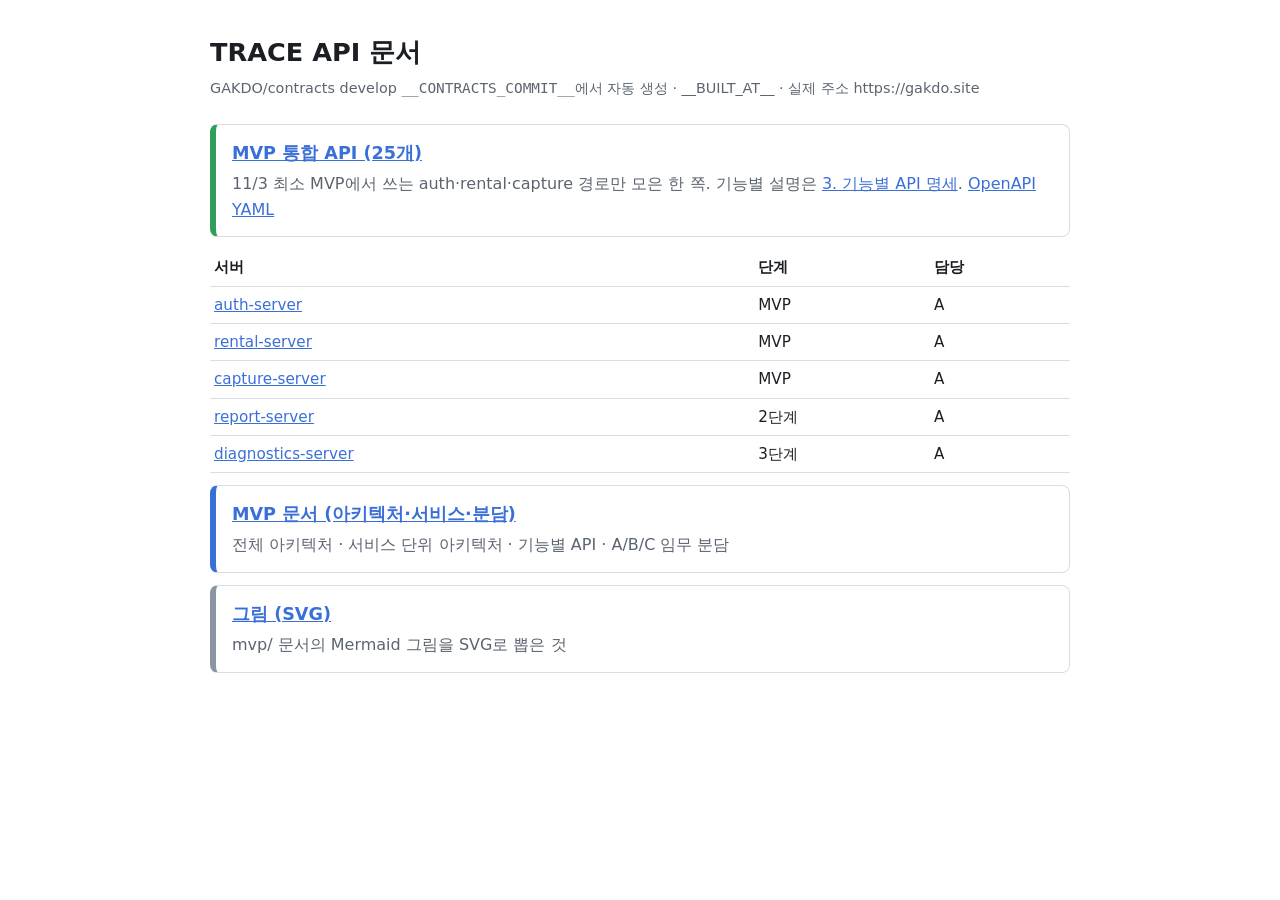
==== api-docs/index.html @ fc6fc9f6 "docs(mvp): 최소 MVP 아키텍처·서비스 단위·기능별 API 명세·임무 분담과 Redoc API 문서 자동 생성 - mvp/: 전체 아키텍처(3그룹 색 구분·포트), 서비스" ====
<!doctype html>
<html lang="ko">
<head>
<meta charset="utf-8">
<meta name="viewport" content="width=device-width, initial-scale=1">
<title>TRACE API 문서</title>
<style>
  :root { --bg:#ffffff; --fg:#1b1f24; --muted:#5b6470; --line:#d9dee5; --booth:#2f9e5b; --nophoto:#3b6fd8; --later:#8a94a3; }
  @media (prefers-color-scheme: dark) { :root { --bg:#14181d; --fg:#e7ebf0; --muted:#9aa5b3; --line:#2b333d; } }
  body { margin:0; background:var(--bg); color:var(--fg); font:16px/1.6 system-ui, -apple-system, "Apple SD Gothic Neo", "Noto Sans KR", sans-serif; }
  main { max-width:860px; margin:0 auto; padding:32px 16px 64px; }
  h1 { font-size:1.6rem; margin:0 0 4px; }
  p.meta { color:var(--muted); margin:0 0 24px; font-size:.9rem; }
  a { color:var(--nophoto); }
  .card { border:1px solid var(--line); border-left:6px solid var(--nophoto); border-radius:8px; padding:14px 16px; margin:12px 0; }
  .card.mvp { border-left-color:var(--booth); }
  .card.later { border-left-color:var(--later); }
  .card h2 { font-size:1.1rem; margin:0 0 4px; }
  .card p { margin:0; color:var(--muted); }
  table { border-collapse:collapse; width:100%; margin-top:8px; font-size:.95rem; }
  td, th { border-bottom:1px solid var(--line); padding:6px 4px; text-align:left; }
</style>
</head>
<body>
<main>
  <h1>TRACE API 문서</h1>
  <p class="meta">GAKDO/contracts develop <code>__CONTRACTS_COMMIT__</code>에서 자동 생성 · __BUILT_AT__ · 실제 주소 https://gakdo.site</p>

  <div class="card mvp">
    <h2><a href="api/mvp.html">MVP 통합 API (25개)</a></h2>
    <p>11/3 최소 MVP에서 쓰는 auth·rental·capture 경로만 모은 한 쪽. 기능별 설명은 <a href="https://github.com/GAKDO/docs/blob/main/mvp/03-api-by-feature.md">3. 기능별 API 명세</a>. <a href="api/mvp.yaml">OpenAPI YAML</a></p>
  </div>

  <table>
    <tr><th>서버</th><th>단계</th><th>담당</th></tr>
    <tr><td><a href="api/auth-server.html">auth-server</a></td><td>MVP</td><td>A</td></tr>
    <tr><td><a href="api/rental-server.html">rental-server</a></td><td>MVP</td><td>A</td></tr>
    <tr><td><a href="api/capture-server.html">capture-server</a></td><td>MVP</td><td>A</td></tr>
    <tr><td><a href="api/report-server.html">report-server</a></td><td>2단계</td><td>A</td></tr>
    <tr><td><a href="api/diagnostics-server.html">diagnostics-server</a></td><td>3단계</td><td>A</td></tr>
  </table>

  <div class="card">
    <h2><a href="https://github.com/GAKDO/docs/tree/main/mvp">MVP 문서 (아키텍처·서비스·분담)</a></h2>
    <p>전체 아키텍처 · 서비스 단위 아키텍처 · 기능별 API · A/B/C 임무 분담</p>
  </div>
  <div class="card later">
    <h2><a href="figures/">그림 (SVG)</a></h2>
    <p>mvp/ 문서의 Mermaid 그림을 SVG로 뽑은 것</p>
  </div>
</main>
</body>
</html>
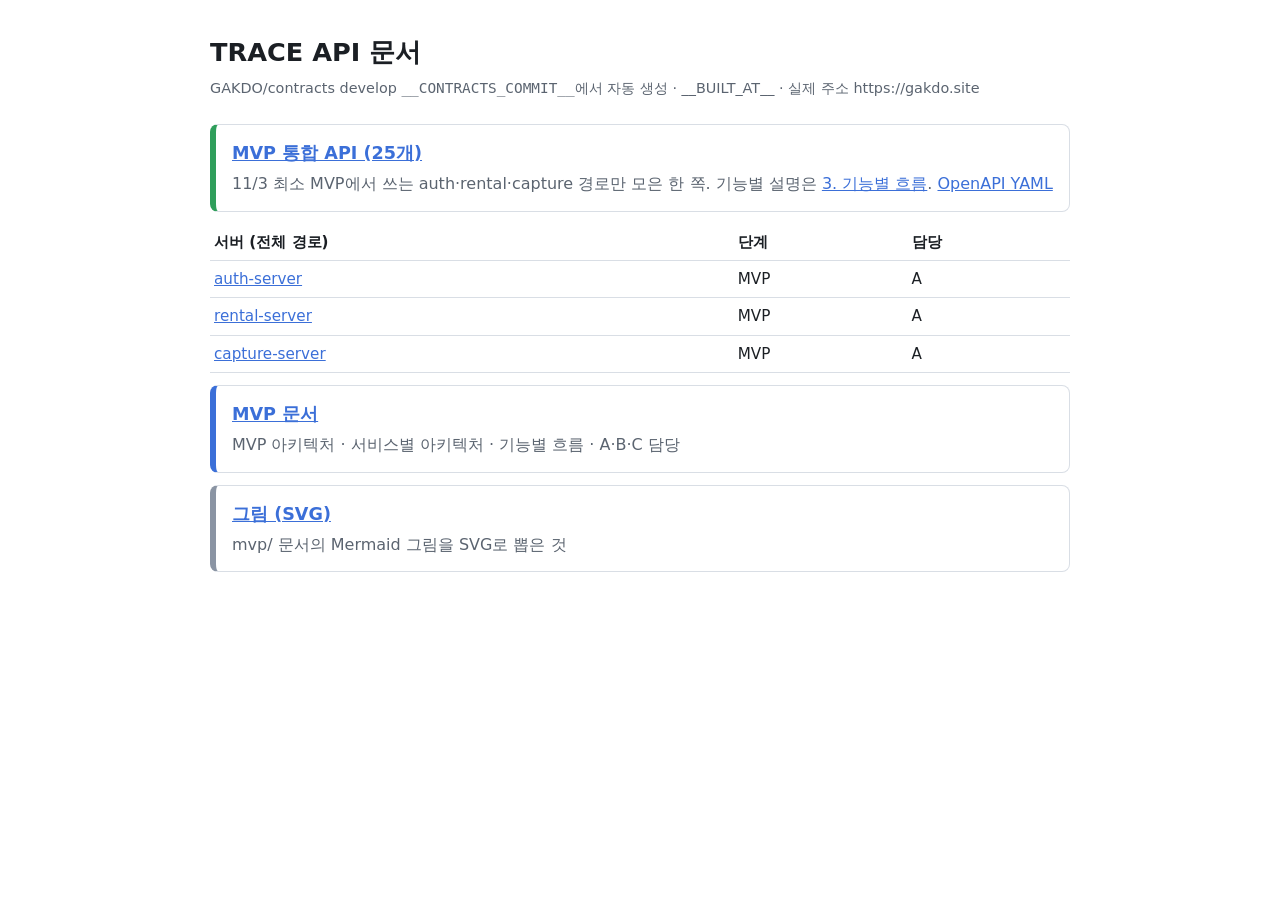
==== commit 6e2f2f44: "docs(mvp): MVP만 남긴 아키텍처·서비스별 아키텍처·기능별 흐름(F1~F11)·A/B/C 담당으로 다시 정리 - 01: 2·3단계 노드·그룹 제거, 구성도·요약 시퀀스·포" ====
--- a/api-docs/index.html
+++ b/api-docs/index.html
@@ -28,21 +28,19 @@
 
   <div class="card mvp">
     <h2><a href="api/mvp.html">MVP 통합 API (25개)</a></h2>
-    <p>11/3 최소 MVP에서 쓰는 auth·rental·capture 경로만 모은 한 쪽. 기능별 설명은 <a href="https://github.com/GAKDO/docs/blob/main/mvp/03-api-by-feature.md">3. 기능별 API 명세</a>. <a href="api/mvp.yaml">OpenAPI YAML</a></p>
+    <p>11/3 최소 MVP에서 쓰는 auth·rental·capture 경로만 모은 한 쪽. 기능별 설명은 <a href="https://github.com/GAKDO/docs/blob/main/mvp/03-features.md">3. 기능별 흐름</a>. <a href="api/mvp.yaml">OpenAPI YAML</a></p>
   </div>
 
   <table>
-    <tr><th>서버</th><th>단계</th><th>담당</th></tr>
+    <tr><th>서버 (전체 경로)</th><th>단계</th><th>담당</th></tr>
     <tr><td><a href="api/auth-server.html">auth-server</a></td><td>MVP</td><td>A</td></tr>
     <tr><td><a href="api/rental-server.html">rental-server</a></td><td>MVP</td><td>A</td></tr>
     <tr><td><a href="api/capture-server.html">capture-server</a></td><td>MVP</td><td>A</td></tr>
-    <tr><td><a href="api/report-server.html">report-server</a></td><td>2단계</td><td>A</td></tr>
-    <tr><td><a href="api/diagnostics-server.html">diagnostics-server</a></td><td>3단계</td><td>A</td></tr>
   </table>
 
   <div class="card">
-    <h2><a href="https://github.com/GAKDO/docs/tree/main/mvp">MVP 문서 (아키텍처·서비스·분담)</a></h2>
-    <p>전체 아키텍처 · 서비스 단위 아키텍처 · 기능별 API · A/B/C 임무 분담</p>
+    <h2><a href="https://github.com/GAKDO/docs/tree/main/mvp">MVP 문서</a></h2>
+    <p>MVP 아키텍처 · 서비스별 아키텍처 · 기능별 흐름 · A·B·C 담당</p>
   </div>
   <div class="card later">
     <h2><a href="figures/">그림 (SVG)</a></h2>
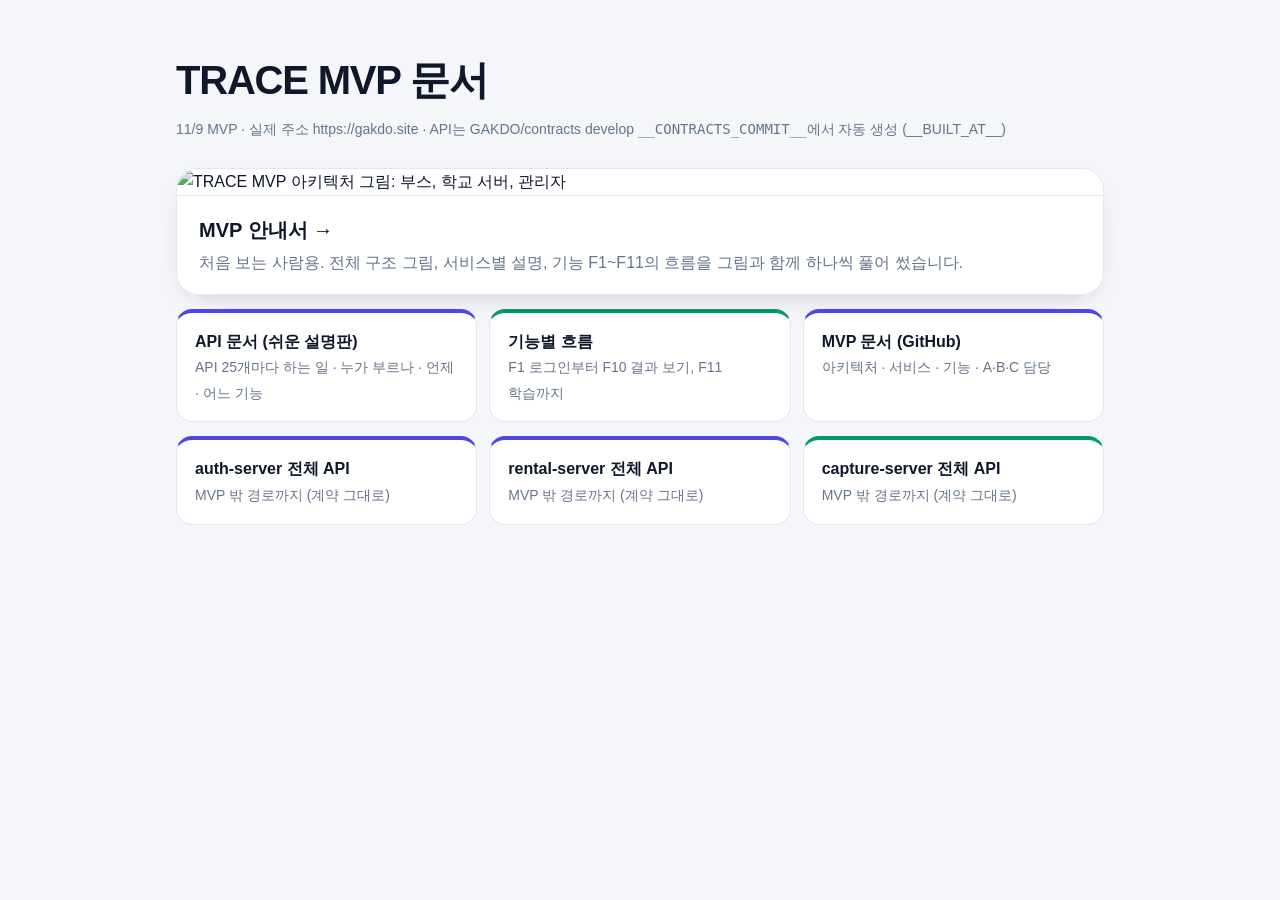
==== commit f7760909: "docs(guide): 처음 보는 사람용 MVP 안내서·새 아키텍처 그림·API 쉬운 설명판 - guide/: 직접 디자인한 MVP 구성도(밝은·어두운 PNG), 이야기 6단계, " ====
--- a/api-docs/index.html
+++ b/api-docs/index.html
@@ -3,48 +3,51 @@
 <head>
 <meta charset="utf-8">
 <meta name="viewport" content="width=device-width, initial-scale=1">
-<title>TRACE API 문서</title>
+<title>TRACE MVP 문서</title>
+<link rel="stylesheet" href="https://cdn.jsdelivr.net/gh/orioncactus/pretendard@v1.3.9/dist/web/variable/pretendardvariable.min.css">
 <style>
-  :root { --bg:#ffffff; --fg:#1b1f24; --muted:#5b6470; --line:#d9dee5; --booth:#2f9e5b; --nophoto:#3b6fd8; --later:#8a94a3; }
-  @media (prefers-color-scheme: dark) { :root { --bg:#14181d; --fg:#e7ebf0; --muted:#9aa5b3; --line:#2b333d; } }
-  body { margin:0; background:var(--bg); color:var(--fg); font:16px/1.6 system-ui, -apple-system, "Apple SD Gothic Neo", "Noto Sans KR", sans-serif; }
-  main { max-width:860px; margin:0 auto; padding:32px 16px 64px; }
-  h1 { font-size:1.6rem; margin:0 0 4px; }
-  p.meta { color:var(--muted); margin:0 0 24px; font-size:.9rem; }
-  a { color:var(--nophoto); }
-  .card { border:1px solid var(--line); border-left:6px solid var(--nophoto); border-radius:8px; padding:14px 16px; margin:12px 0; }
-  .card.mvp { border-left-color:var(--booth); }
-  .card.later { border-left-color:var(--later); }
-  .card h2 { font-size:1.1rem; margin:0 0 4px; }
-  .card p { margin:0; color:var(--muted); }
-  table { border-collapse:collapse; width:100%; margin-top:8px; font-size:.95rem; }
-  td, th { border-bottom:1px solid var(--line); padding:6px 4px; text-align:left; }
+  :root { --bg:#f5f6fa; --surface:#fff; --ink:#0f172a; --muted:#64748b; --line:#e3e7ef; --server:#4f46e5; --booth:#059669; color-scheme: light; }
+  @media (prefers-color-scheme: dark) { :root:not([data-theme="light"]) { --bg:#0b1020; --surface:#121a2d; --ink:#e8edf6; --muted:#8e9bb3; --line:#24304a; --server:#8b93ff; --booth:#34d399; color-scheme: dark; } }
+  :root[data-theme="dark"] { --bg:#0b1020; --surface:#121a2d; --ink:#e8edf6; --muted:#8e9bb3; --line:#24304a; --server:#8b93ff; --booth:#34d399; color-scheme: dark; }
+  * { box-sizing: border-box; }
+  body { margin:0; background:var(--bg); color:var(--ink); font:16px/1.6 "Pretendard Variable", Pretendard, -apple-system, "Apple SD Gothic Neo", "Noto Sans KR", sans-serif; word-break: keep-all; }
+  main { max-width:960px; margin:0 auto; padding:48px 16px 64px; }
+  h1 { font-size:clamp(28px, 4vw, 40px); letter-spacing:-.03em; margin:0 0 6px; }
+  .meta { color:var(--muted); font-size:14px; margin:0 0 28px; }
+  a { color:var(--server); text-decoration:none; }
+  .hero { display:block; background:var(--surface); border:1px solid var(--line); border-radius:22px; overflow:hidden; color:var(--ink); box-shadow:0 10px 30px -18px rgba(15,23,42,.35); }
+  .hero img { display:block; width:100%; height:auto; border-bottom:1px solid var(--line); }
+  .hero div { padding:18px 22px; }
+  .hero b { font-size:20px; }
+  .hero p { margin:4px 0 0; color:var(--muted); }
+  .grid { display:grid; grid-template-columns:repeat(3, 1fr); gap:12px; margin-top:14px; }
+  .card { display:block; background:var(--surface); border:1px solid var(--line); border-radius:16px; padding:16px 18px; color:var(--ink); border-top:4px solid var(--server); }
+  .card.b { border-top-color:var(--booth); }
+  .card b { display:block; font-size:16px; }
+  .card span { color:var(--muted); font-size:14px; }
+  a:hover b { color:var(--server); }
+  @media (max-width:720px) { .grid { grid-template-columns:1fr; } }
 </style>
 </head>
 <body>
 <main>
-  <h1>TRACE API 문서</h1>
-  <p class="meta">GAKDO/contracts develop <code>__CONTRACTS_COMMIT__</code>에서 자동 생성 · __BUILT_AT__ · 실제 주소 https://gakdo.site</p>
+  <h1>TRACE MVP 문서</h1>
+  <p class="meta">11/9 MVP · 실제 주소 https://gakdo.site · API는 GAKDO/contracts develop <code>__CONTRACTS_COMMIT__</code>에서 자동 생성 (__BUILT_AT__)</p>
 
-  <div class="card mvp">
-    <h2><a href="api/mvp.html">MVP 통합 API (25개)</a></h2>
-    <p>11/3 최소 MVP에서 쓰는 auth·rental·capture 경로만 모은 한 쪽. 기능별 설명은 <a href="https://github.com/GAKDO/docs/blob/main/mvp/03-features.md">3. 기능별 흐름</a>. <a href="api/mvp.yaml">OpenAPI YAML</a></p>
+  <a class="hero" href="guide/">
+    <img src="guide/trace-mvp-architecture.png" alt="TRACE MVP 아키텍처 그림: 부스, 학교 서버, 관리자">
+    <div><b>MVP 안내서 →</b><p>처음 보는 사람용. 전체 구조 그림, 서비스별 설명, 기능 F1~F11의 흐름을 그림과 함께 하나씩 풀어 썼습니다.</p></div>
+  </a>
+
+  <div class="grid">
+    <a class="card" href="api/mvp.html"><b>API 문서 (쉬운 설명판)</b><span>API 25개마다 하는 일 · 누가 부르나 · 언제 · 어느 기능</span></a>
+    <a class="card b" href="guide/#features"><b>기능별 흐름</b><span>F1 로그인부터 F10 결과 보기, F11 학습까지</span></a>
+    <a class="card" href="https://github.com/GAKDO/docs/tree/main/mvp"><b>MVP 문서 (GitHub)</b><span>아키텍처 · 서비스 · 기능 · A·B·C 담당</span></a>
   </div>
-
-  <table>
-    <tr><th>서버 (전체 경로)</th><th>단계</th><th>담당</th></tr>
-    <tr><td><a href="api/auth-server.html">auth-server</a></td><td>MVP</td><td>A</td></tr>
-    <tr><td><a href="api/rental-server.html">rental-server</a></td><td>MVP</td><td>A</td></tr>
-    <tr><td><a href="api/capture-server.html">capture-server</a></td><td>MVP</td><td>A</td></tr>
-  </table>
-
-  <div class="card">
-    <h2><a href="https://github.com/GAKDO/docs/tree/main/mvp">MVP 문서</a></h2>
-    <p>MVP 아키텍처 · 서비스별 아키텍처 · 기능별 흐름 · A·B·C 담당</p>
-  </div>
-  <div class="card later">
-    <h2><a href="figures/">그림 (SVG)</a></h2>
-    <p>mvp/ 문서의 Mermaid 그림을 SVG로 뽑은 것</p>
+  <div class="grid">
+    <a class="card" href="api/auth-server.html"><b>auth-server 전체 API</b><span>MVP 밖 경로까지 (계약 그대로)</span></a>
+    <a class="card" href="api/rental-server.html"><b>rental-server 전체 API</b><span>MVP 밖 경로까지 (계약 그대로)</span></a>
+    <a class="card b" href="api/capture-server.html"><b>capture-server 전체 API</b><span>MVP 밖 경로까지 (계약 그대로)</span></a>
   </div>
 </main>
 </body>
